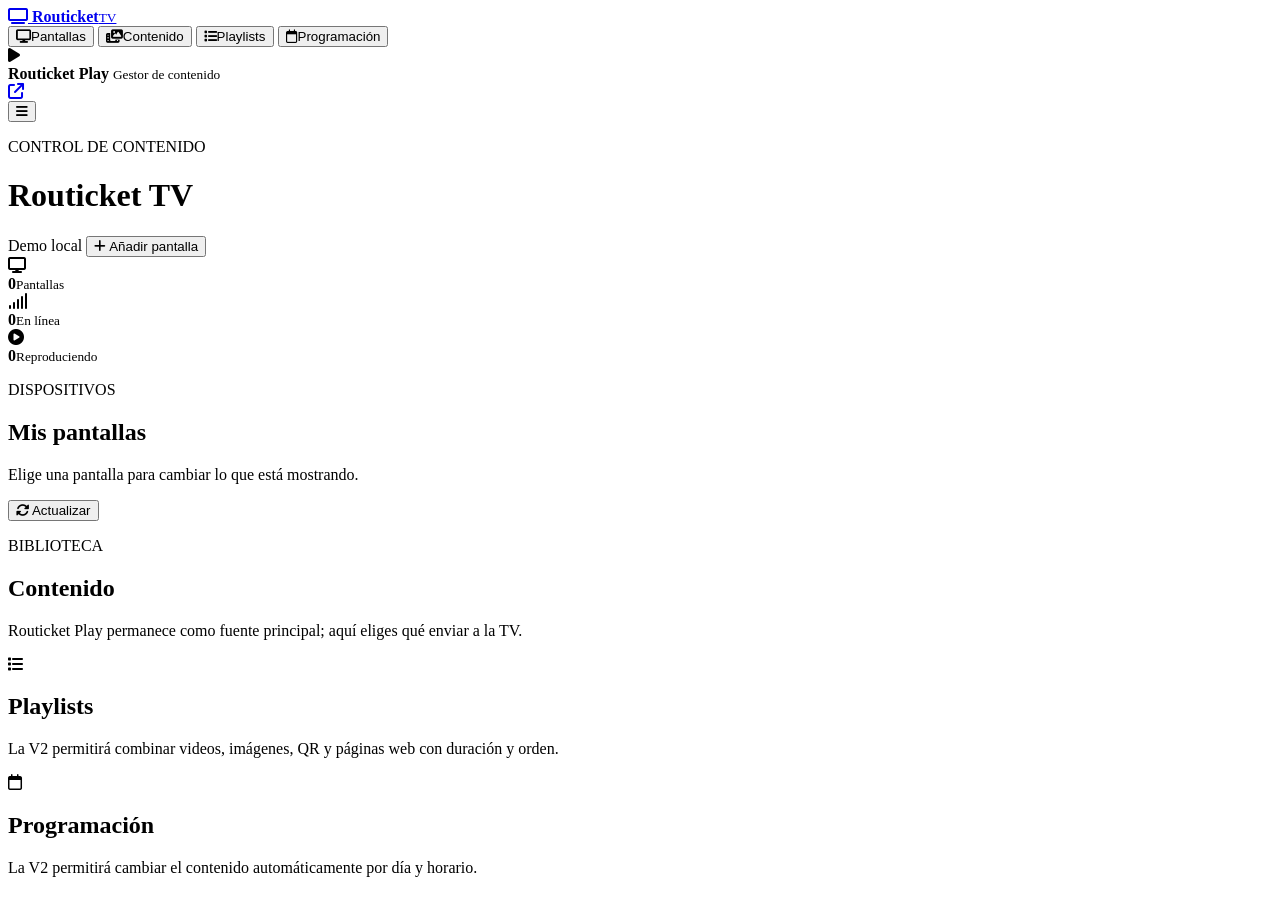
==== index.html @ 2d6fe1b4 "Add Routicket TV manager interface" ====
<!doctype html>
<html lang="es">
<head>
  <meta charset="utf-8">
  <meta name="viewport" content="width=device-width,initial-scale=1,viewport-fit=cover">
  <meta name="theme-color" content="#ffffff">
  <title>Routicket TV · Screen Manager</title>
  <link rel="preconnect" href="https://cdnjs.cloudflare.com">
  <link rel="stylesheet" href="https://cdnjs.cloudflare.com/ajax/libs/font-awesome/6.7.2/css/all.min.css">
  <link rel="stylesheet" href="./styles.css">
</head>
<body>
  <div class="app-shell">
    <aside class="sidebar" id="sidebar">
      <a class="brand" href="./" aria-label="Routicket TV">
        <span class="brand-mark"><i class="fa-solid fa-tv"></i></span>
        <span><strong>Routicket</strong><small>TV</small></span>
      </a>

      <nav class="side-nav">
        <button class="nav-item active" data-section="screens"><i class="fa-solid fa-display"></i><span>Pantallas</span></button>
        <button class="nav-item" data-section="content"><i class="fa-solid fa-photo-film"></i><span>Contenido</span></button>
        <button class="nav-item" data-section="playlists"><i class="fa-solid fa-list"></i><span>Playlists</span></button>
        <button class="nav-item" data-section="schedule"><i class="fa-regular fa-calendar"></i><span>Programación</span></button>
      </nav>

      <div class="source-card">
        <span class="source-icon"><i class="fa-solid fa-play"></i></span>
        <div>
          <strong>Routicket Play</strong>
          <small>Gestor de contenido</small>
        </div>
        <a href="https://routicket-play-app.xupplier.workers.dev/" target="_blank" rel="noreferrer" title="Abrir Routicket Play"><i class="fa-solid fa-arrow-up-right-from-square"></i></a>
      </div>
    </aside>

    <main class="main">
      <header class="topbar">
        <button class="icon-btn mobile-only" id="menuBtn" aria-label="Abrir menú"><i class="fa-solid fa-bars"></i></button>
        <div>
          <p class="eyebrow">CONTROL DE CONTENIDO</p>
          <h1>Routicket TV</h1>
        </div>
        <div class="top-actions">
          <span class="connection"><span></span> Demo local</span>
          <button class="primary-btn" id="addScreenBtn"><i class="fa-solid fa-plus"></i> Añadir pantalla</button>
        </div>
      </header>

      <section class="section active" id="section-screens">
        <div class="summary-grid">
          <article class="metric-card"><span class="metric-icon"><i class="fa-solid fa-display"></i></span><div><strong id="metricTotal">0</strong><small>Pantallas</small></div></article>
          <article class="metric-card"><span class="metric-icon success"><i class="fa-solid fa-signal"></i></span><div><strong id="metricOnline">0</strong><small>En línea</small></div></article>
          <article class="metric-card"><span class="metric-icon"><i class="fa-solid fa-circle-play"></i></span><div><strong id="metricPlaying">0</strong><small>Reproduciendo</small></div></article>
        </div>

        <div class="section-heading">
          <div><p class="eyebrow">DISPOSITIVOS</p><h2>Mis pantallas</h2><p>Elige una pantalla para cambiar lo que está mostrando.</p></div>
          <button class="secondary-btn" id="refreshBtn"><i class="fa-solid fa-rotate"></i> Actualizar</button>
        </div>

        <div class="screen-grid" id="screenGrid"></div>
      </section>

      <section class="section" id="section-content">
        <div class="section-heading">
          <div><p class="eyebrow">BIBLIOTECA</p><h2>Contenido</h2><p>Routicket Play permanece como fuente principal; aquí eliges qué enviar a la TV.</p></div>
        </div>
        <div class="library-grid" id="libraryGrid"></div>
      </section>

      <section class="section" id="section-playlists">
        <div class="empty-state"><i class="fa-solid fa-list"></i><h2>Playlists</h2><p>La V2 permitirá combinar videos, imágenes, QR y páginas web con duración y orden.</p></div>
      </section>

      <section class="section" id="section-schedule">
        <div class="empty-state"><i class="fa-regular fa-calendar"></i><h2>Programación</h2><p>La V2 permitirá cambiar el contenido automáticamente por día y horario.</p></div>
      </section>
    </main>
  </div>

  <dialog class="modal" id="controlModal">
    <form method="dialog" class="modal-card" id="controlForm">
      <div class="modal-head">
        <div><p class="eyebrow">CONTROL REMOTO</p><h2 id="modalScreenName">Pantalla</h2></div>
        <button class="icon-btn close-btn" value="cancel" aria-label="Cerrar"><i class="fa-solid fa-xmark"></i></button>
      </div>

      <div class="now-playing" id="nowPlaying"></div>

      <div class="content-types" id="contentTypes">
        <button type="button" class="type-btn active" data-type="routicket"><i class="fa-solid fa-play"></i><span>Routicket Play</span></button>
        <button type="button" class="type-btn" data-type="url"><i class="fa-solid fa-globe"></i><span>URL</span></button>
        <button type="button" class="type-btn" data-type="qr"><i class="fa-solid fa-qrcode"></i><span>QR</span></button>
        <button type="button" class="type-btn" data-type="image"><i class="fa-regular fa-image"></i><span>Imagen</span></button>
        <button type="button" class="type-btn" data-type="video"><i class="fa-solid fa-video"></i><span>Video</span></button>
      </div>

      <label class="field">
        <span id="contentLabel">Contenido de Routicket Play</span>
        <input id="contentValue" type="url" value="https://routicket-play-app.xupplier.workers.dev/" placeholder="https://...">
      </label>

      <label class="field" id="titleField">
        <span>Título en el panel</span>
        <input id="contentTitle" type="text" value="Routicket Play" placeholder="Nombre del contenido">
      </label>

      <div class="quick-library">
        <p>Accesos rápidos</p>
        <div class="quick-list" id="quickList"></div>
      </div>

      <div class="modal-actions">
        <a class="secondary-btn" id="openScreenLink" href="#" target="_blank"><i class="fa-solid fa-arrow-up-right-from-square"></i> Abrir pantalla</a>
        <button type="button" class="primary-btn" id="sendBtn"><i class="fa-solid fa-paper-plane"></i> Enviar a pantalla</button>
      </div>
    </form>
  </dialog>

  <dialog class="modal" id="addModal">
    <form method="dialog" class="modal-card compact" id="addForm">
      <div class="modal-head">
        <div><p class="eyebrow">NUEVO DISPOSITIVO</p><h2>Añadir pantalla</h2></div>
        <button class="icon-btn close-btn" value="cancel"><i class="fa-solid fa-xmark"></i></button>
      </div>
      <label class="field"><span>Nombre</span><input id="newScreenName" required placeholder="Ej. Recepción"></label>
      <label class="field"><span>Ubicación</span><input id="newScreenLocation" placeholder="Ej. Lobby"></label>
      <div class="pairing-preview"><i class="fa-solid fa-qrcode"></i><div><strong>Vinculación por QR</strong><p>En esta demo se crea un ID local. En la API real este paso generará un QR/código temporal.</p></div></div>
      <div class="modal-actions"><button type="button" class="primary-btn" id="saveScreenBtn"><i class="fa-solid fa-plus"></i> Crear pantalla</button></div>
    </form>
  </dialog>

  <div class="toast" id="toast" role="status"></div>
  <script src="./app.js"></script>
</body>
</html>
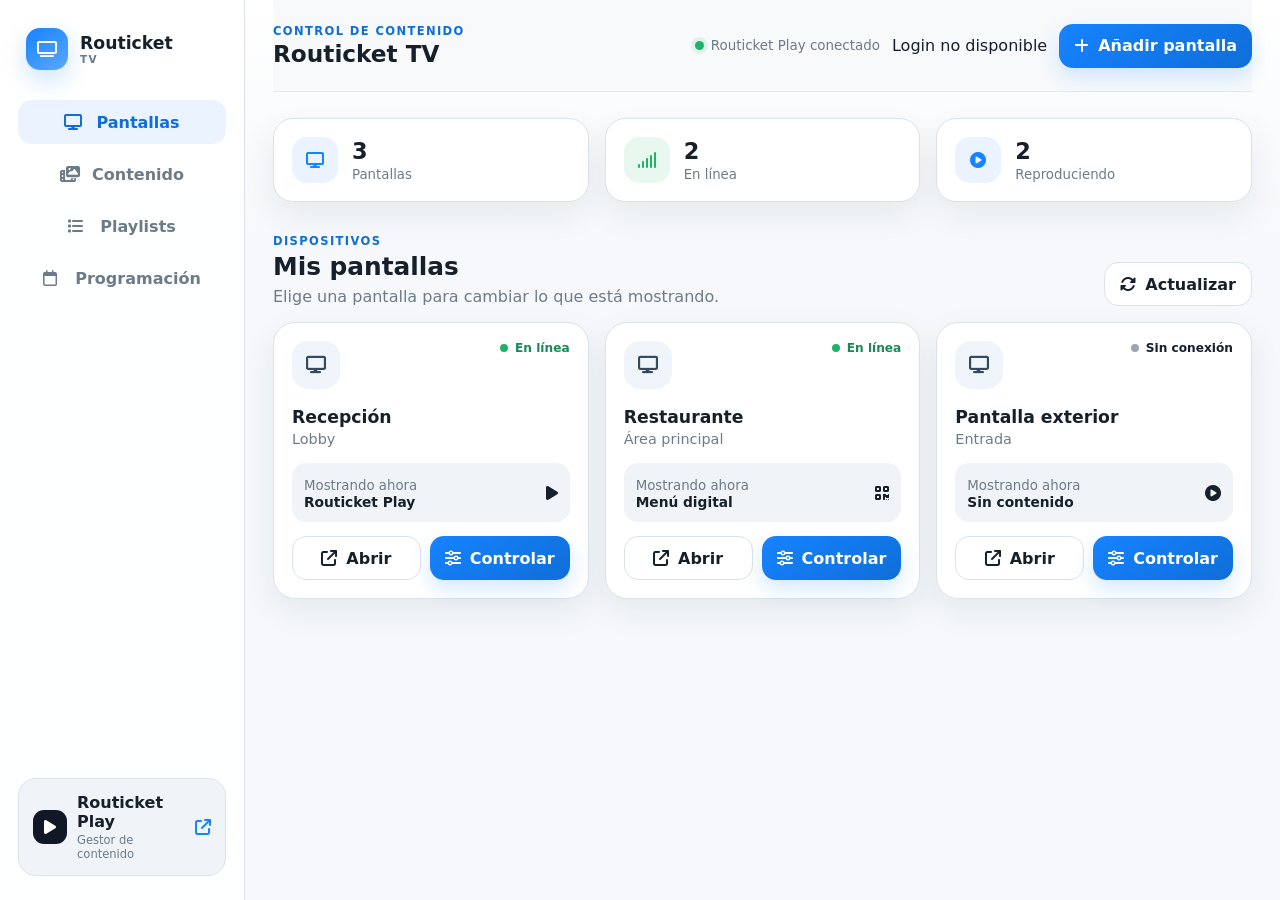
==== commit f1ba2dc9: "Add Routicket login and live Play catalog controls" ====
--- a/index.html
+++ b/index.html
@@ -10,6 +10,16 @@
   <link rel="stylesheet" href="./styles.css">
 </head>
 <body>
+  <div class="auth-gate" id="authGate" hidden>
+    <div class="auth-gate-card">
+      <span class="brand-mark"><i class="fa-solid fa-tv"></i></span>
+      <p class="eyebrow">ROUTICKET TV</p>
+      <h2>Administra tus pantallas</h2>
+      <p id="authGateText">Inicia sesión con tu cuenta Routicket para continuar.</p>
+      <a class="primary-btn" id="authGateLogin" href="/oauth/login"><i class="fa-solid fa-user-shield"></i> Continuar con Routicket</a>
+    </div>
+  </div>
+
   <div class="app-shell">
     <aside class="sidebar" id="sidebar">
       <a class="brand" href="./" aria-label="Routicket TV">
@@ -30,7 +40,7 @@
           <strong>Routicket Play</strong>
           <small>Gestor de contenido</small>
         </div>
-        <a href="https://routicket-play-app.xupplier.workers.dev/" target="_blank" rel="noreferrer" title="Abrir Routicket Play"><i class="fa-solid fa-arrow-up-right-from-square"></i></a>
+        <a href="https://routicket-play-app.vercel.app/" target="_blank" rel="noreferrer" title="Abrir Routicket Play"><i class="fa-solid fa-arrow-up-right-from-square"></i></a>
       </div>
     </aside>
 
@@ -42,7 +52,8 @@
           <h1>Routicket TV</h1>
         </div>
         <div class="top-actions">
-          <span class="connection"><span></span> Demo local</span>
+          <span class="connection"><span></span> Routicket Play conectado</span>
+          <div id="authArea"></div>
           <button class="primary-btn" id="addScreenBtn"><i class="fa-solid fa-plus"></i> Añadir pantalla</button>
         </div>
       </header>
@@ -63,9 +74,16 @@
       </section>
 
       <section class="section" id="section-content">
-        <div class="section-heading">
-          <div><p class="eyebrow">BIBLIOTECA</p><h2>Contenido</h2><p>Routicket Play permanece como fuente principal; aquí eliges qué enviar a la TV.</p></div>
+        <div class="section-heading content-heading">
+          <div><p class="eyebrow">BIBLIOTECA EN VIVO</p><h2>Contenido de Routicket Play</h2><p>Busca y envía a una TV contenido publicado en Routicket Play.</p></div>
+          <button class="secondary-btn" id="playReloadBtn"><i class="fa-solid fa-rotate"></i> Recargar</button>
         </div>
+        <div class="play-search">
+          <i class="fa-solid fa-magnifying-glass"></i>
+          <input id="playSearchInput" type="search" placeholder="Buscar películas, videos o contenido Routicket…" autocomplete="off">
+          <button class="primary-btn" id="playSearchBtn"><i class="fa-solid fa-search"></i> Buscar</button>
+        </div>
+        <p class="api-status" id="playApiStatus">Abre esta sección para cargar el catálogo desde Routicket Play.</p>
         <div class="library-grid" id="libraryGrid"></div>
       </section>
 
@@ -98,7 +116,7 @@
 
       <label class="field">
         <span id="contentLabel">Contenido de Routicket Play</span>
-        <input id="contentValue" type="url" value="https://routicket-play-app.xupplier.workers.dev/" placeholder="https://...">
+        <input id="contentValue" type="url" value="https://routicket-play-app.vercel.app/" placeholder="https://...">
       </label>
 
       <label class="field" id="titleField">
@@ -126,7 +144,7 @@
       </div>
       <label class="field"><span>Nombre</span><input id="newScreenName" required placeholder="Ej. Recepción"></label>
       <label class="field"><span>Ubicación</span><input id="newScreenLocation" placeholder="Ej. Lobby"></label>
-      <div class="pairing-preview"><i class="fa-solid fa-qrcode"></i><div><strong>Vinculación por QR</strong><p>En esta demo se crea un ID local. En la API real este paso generará un QR/código temporal.</p></div></div>
+      <div class="pairing-preview"><i class="fa-solid fa-qrcode"></i><div><strong>Vinculación por QR</strong><p>Por ahora se crea un ID local. La siguiente etapa generará un código temporal para enlazar una TV física.</p></div></div>
       <div class="modal-actions"><button type="button" class="primary-btn" id="saveScreenBtn"><i class="fa-solid fa-plus"></i> Crear pantalla</button></div>
     </form>
   </dialog>
--- a/styles.css
+++ b/styles.css
@@ -0,0 +1 @@
+:root{--bg:#f6f8fb;--surface:#fff;--surface-2:#f0f4f8;--text:#16202a;--muted:#6d7b88;--border:#dbe3ea;--blue:#1683ff;--blue-2:#0f6ed8;--green:#20b26b;--shadow:0 12px 32px rgba(26,46,68,.08);--radius:22px}*{box-sizing:border-box}html{background:var(--bg);color:var(--text);font-family:Inter,ui-sans-serif,system-ui,-apple-system,BlinkMacSystemFont,"Segoe UI",sans-serif}body{margin:0;min-height:100vh;background:linear-gradient(180deg,#fff 0,#f6f8fb 240px)}button,input{font:inherit}.app-shell{min-height:100vh;display:grid;grid-template-columns:245px 1fr}.sidebar{position:sticky;top:0;height:100vh;padding:24px 18px;border-right:1px solid var(--border);background:rgba(255,255,255,.94);display:flex;flex-direction:column;gap:26px;z-index:20}.brand{display:flex;align-items:center;gap:12px;text-decoration:none;color:var(--text);padding:4px 8px}.brand-mark{width:42px;height:42px;border-radius:14px;display:grid;place-items:center;background:linear-gradient(145deg,var(--blue),#5ba8ff);color:#fff;box-shadow:0 10px 24px rgba(22,131,255,.22)}.brand strong{display:block;font-size:1.08rem}.brand small{display:block;color:var(--muted);font-weight:800;letter-spacing:.12em;font-size:.66rem}.side-nav{display:grid;gap:8px}.nav-item{width:100%;border:0;background:transparent;color:var(--muted);display:flex;align-items:center;gap:12px;padding:12px 14px;border-radius:14px;cursor:pointer;font-weight:800;text-align:left}.nav-item i{width:20px}.nav-item:hover,.nav-item.active{background:#eaf3ff;color:var(--blue-2)}.source-card{margin-top:auto;padding:14px;border:1px solid var(--border);border-radius:18px;background:var(--surface-2);display:grid;grid-template-columns:auto 1fr auto;gap:10px;align-items:center}.source-card .source-icon{width:34px;height:34px;border-radius:11px;background:#101828;color:#fff;display:grid;place-items:center}.source-card strong,.source-card small{display:block}.source-card small{font-size:.72rem;color:var(--muted);margin-top:2px}.source-card a{color:var(--blue)}.main{min-width:0;padding:0 28px 48px}.topbar{min-height:92px;display:flex;align-items:center;justify-content:space-between;gap:18px;position:sticky;top:0;z-index:10;background:rgba(246,248,251,.86);backdrop-filter:blur(18px);border-bottom:1px solid rgba(219,227,234,.7)}.topbar h1{margin:2px 0 0;font-size:1.45rem}.eyebrow{margin:0;color:var(--blue-2);font-size:.72rem;font-weight:900;letter-spacing:.12em}.top-actions{display:flex;align-items:center;gap:12px}.connection{font-size:.84rem;color:var(--muted);display:flex;align-items:center;gap:7px}.connection>span{width:9px;height:9px;border-radius:50%;background:var(--green);box-shadow:0 0 0 4px rgba(32,178,107,.1)}button,.primary-btn,.secondary-btn{border:0;border-radius:14px;min-height:44px;padding:0 15px;font-weight:850;display:inline-flex;align-items:center;justify-content:center;gap:9px;text-decoration:none;cursor:pointer}.primary-btn{background:linear-gradient(145deg,var(--blue),var(--blue-2));color:#fff;box-shadow:0 9px 20px rgba(22,131,255,.18)}.secondary-btn{background:#fff;color:var(--text);border:1px solid var(--border)}.icon-btn{width:42px;height:42px;padding:0;border-radius:13px;background:#fff;border:1px solid var(--border);color:var(--text)}.section{display:none}.section.active{display:block}.summary-grid{display:grid;grid-template-columns:repeat(3,minmax(0,1fr));gap:16px;padding-top:26px}.metric-card{background:#fff;border:1px solid var(--border);border-radius:20px;padding:18px;display:flex;align-items:center;gap:14px;box-shadow:var(--shadow)}.metric-icon{width:46px;height:46px;border-radius:15px;display:grid;place-items:center;background:#eaf3ff;color:var(--blue)}.metric-icon.success{background:#e8f8ef;color:var(--green)}.metric-card strong,.metric-card small{display:block}.metric-card strong{font-size:1.4rem}.metric-card small{color:var(--muted);margin-top:3px}.section-heading{margin:32px 0 16px;display:flex;justify-content:space-between;align-items:end;gap:18px}.section-heading h2{margin:4px 0 6px;font-size:1.55rem}.section-heading p:not(.eyebrow){margin:0;color:var(--muted)}.screen-grid,.library-grid{display:grid;grid-template-columns:repeat(auto-fit,minmax(260px,1fr));gap:16px}.screen-card,.library-card{background:#fff;border:1px solid var(--border);border-radius:22px;padding:18px;box-shadow:var(--shadow)}.screen-top,.library-top{display:flex;align-items:flex-start;justify-content:space-between;gap:12px}.screen-icon{width:48px;height:48px;border-radius:16px;display:grid;place-items:center;background:#eff5fb;color:#34495e;font-size:1.1rem}.status{display:inline-flex;align-items:center;gap:7px;font-size:.76rem;font-weight:900}.status::before{content:"";width:8px;height:8px;border-radius:50%;background:#9aa7b3}.status.online{color:#188957}.status.online::before{background:var(--green)}.screen-card h3,.library-card h3{margin:18px 0 4px;font-size:1.08rem}.screen-card p,.library-card p{margin:0;color:var(--muted);font-size:.9rem}.now-row{margin-top:16px;padding:12px;border-radius:14px;background:var(--surface-2);display:flex;align-items:center;justify-content:space-between;gap:10px}.now-row strong{font-size:.86rem;display:block}.now-row small{color:var(--muted)}.screen-actions,.library-actions{display:flex;gap:9px;margin-top:14px}.screen-actions>*{flex:1}.library-card .library-icon{width:44px;height:44px;border-radius:14px;background:#eaf3ff;color:var(--blue);display:grid;place-items:center}.empty-state{margin-top:42px;padding:56px 24px;border:1px dashed #c9d4de;border-radius:24px;text-align:center;background:#fff}.empty-state>i{font-size:2rem;color:var(--blue)}.empty-state h2{margin:16px 0 6px}.empty-state p{margin:0 auto;color:var(--muted);max-width:560px}.modal{border:0;padding:0;background:transparent;max-width:none}.modal::backdrop{background:rgba(14,25,36,.42);backdrop-filter:blur(4px)}.modal-card{width:min(760px,calc(100vw - 28px));max-height:min(90vh,900px);overflow:auto;background:#fff;border-radius:26px;padding:22px;box-shadow:0 30px 90px rgba(25,45,65,.28)}.modal-card.compact{width:min(560px,calc(100vw - 28px))}.modal-head{display:flex;align-items:flex-start;justify-content:space-between;gap:16px}.modal-head h2{margin:4px 0 0}.close-btn{flex:none}.now-playing{margin:18px 0;padding:14px 16px;border:1px solid var(--border);border-radius:16px;background:var(--surface-2)}.now-playing strong,.now-playing small{display:block}.now-playing small{color:var(--muted);margin-top:4px}.content-types{display:grid;grid-template-columns:repeat(5,1fr);gap:8px}.type-btn{min-height:84px;padding:12px 8px;border:1px solid var(--border);background:#fff;color:var(--muted);border-radius:15px;display:grid;place-items:center;gap:6px;font-size:.75rem;font-weight:850}.type-btn i{font-size:1.15rem}.type-btn.active{border-color:#a9d0ff;background:#edf6ff;color:var(--blue-2)}.field{display:grid;gap:8px;margin-top:16px}.field>span{font-size:.82rem;font-weight:850;color:#44515d}.field input{width:100%;min-height:48px;border:1px solid var(--border);border-radius:14px;padding:0 14px;outline:0}.field input:focus{border-color:#7abaff;box-shadow:0 0 0 4px rgba(22,131,255,.1)}.quick-library{margin-top:18px}.quick-library>p{font-size:.82rem;font-weight:850;color:#44515d}.quick-list{display:flex;gap:8px;flex-wrap:wrap}.quick-chip{min-height:38px;background:#fff;border:1px solid var(--border);color:var(--text);border-radius:999px;padding:0 12px;font-size:.78rem}.modal-actions{display:flex;justify-content:flex-end;gap:10px;margin-top:22px}.pairing-preview{margin-top:18px;padding:16px;border-radius:16px;background:#edf6ff;display:flex;gap:14px;align-items:center}.pairing-preview>i{font-size:2rem;color:var(--blue)}.pairing-preview p{margin:4px 0 0;color:var(--muted);font-size:.86rem}.toast{position:fixed;right:22px;bottom:22px;background:#15212d;color:#fff;border-radius:14px;padding:12px 16px;box-shadow:0 18px 50px rgba(0,0,0,.18);opacity:0;transform:translateY(12px);pointer-events:none;transition:.2s;z-index:100}.toast.show{opacity:1;transform:translateY(0)}.mobile-only{display:none}@media(max-width:840px){.app-shell{grid-template-columns:1fr}.sidebar{position:fixed;left:0;top:0;width:min(82vw,290px);transform:translateX(-105%);transition:.22s;box-shadow:20px 0 50px rgba(20,40,60,.12)}.sidebar.open{transform:translateX(0)}.main{padding:0 14px 38px}.mobile-only{display:inline-flex}.topbar{min-height:78px}.topbar>div:nth-child(2){margin-right:auto}.topbar .eyebrow{display:none}.connection{display:none}.summary-grid{grid-template-columns:1fr}.content-types{grid-template-columns:repeat(2,1fr)}.section-heading{align-items:flex-start}.top-actions .primary-btn{font-size:0;width:44px;padding:0}.top-actions .primary-btn i{font-size:1rem}.modal-actions{flex-direction:column-reverse}.modal-actions>*{width:100%}.screen-grid,.library-grid{grid-template-columns:1fr}}
